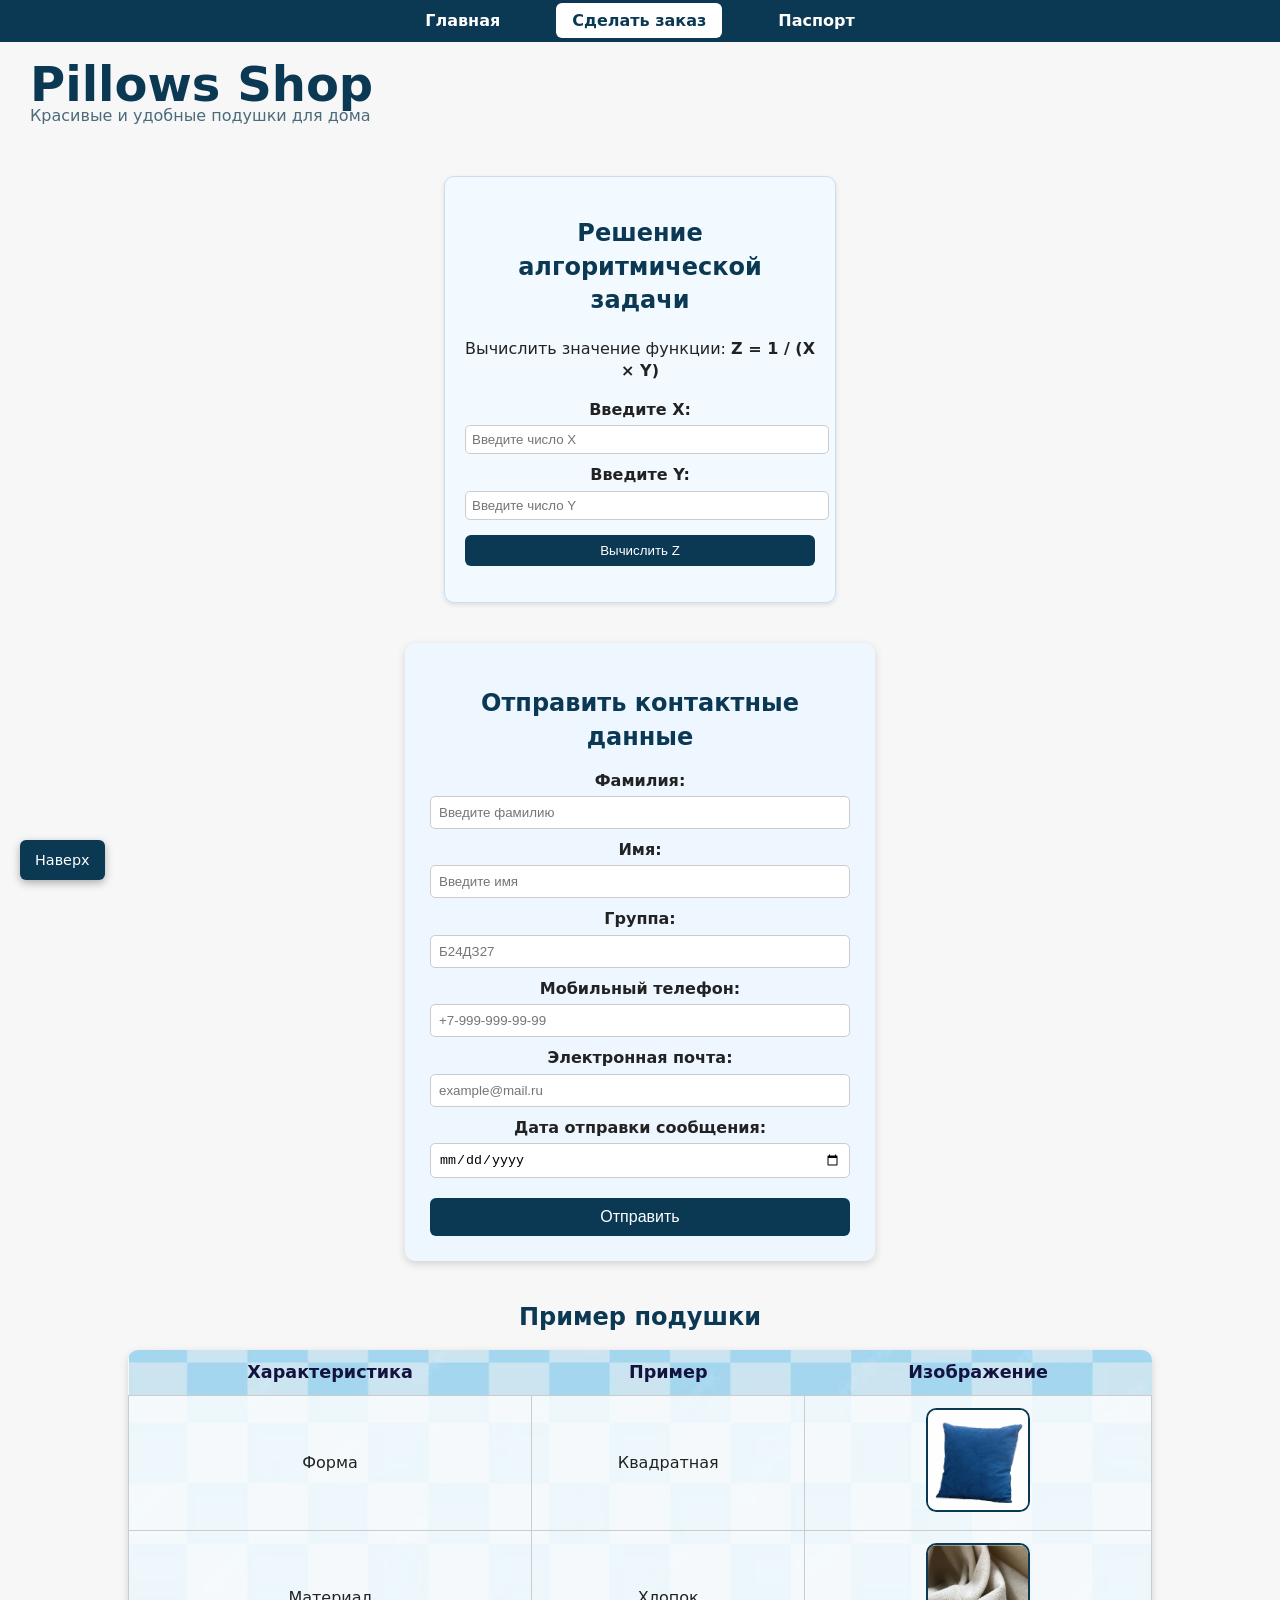
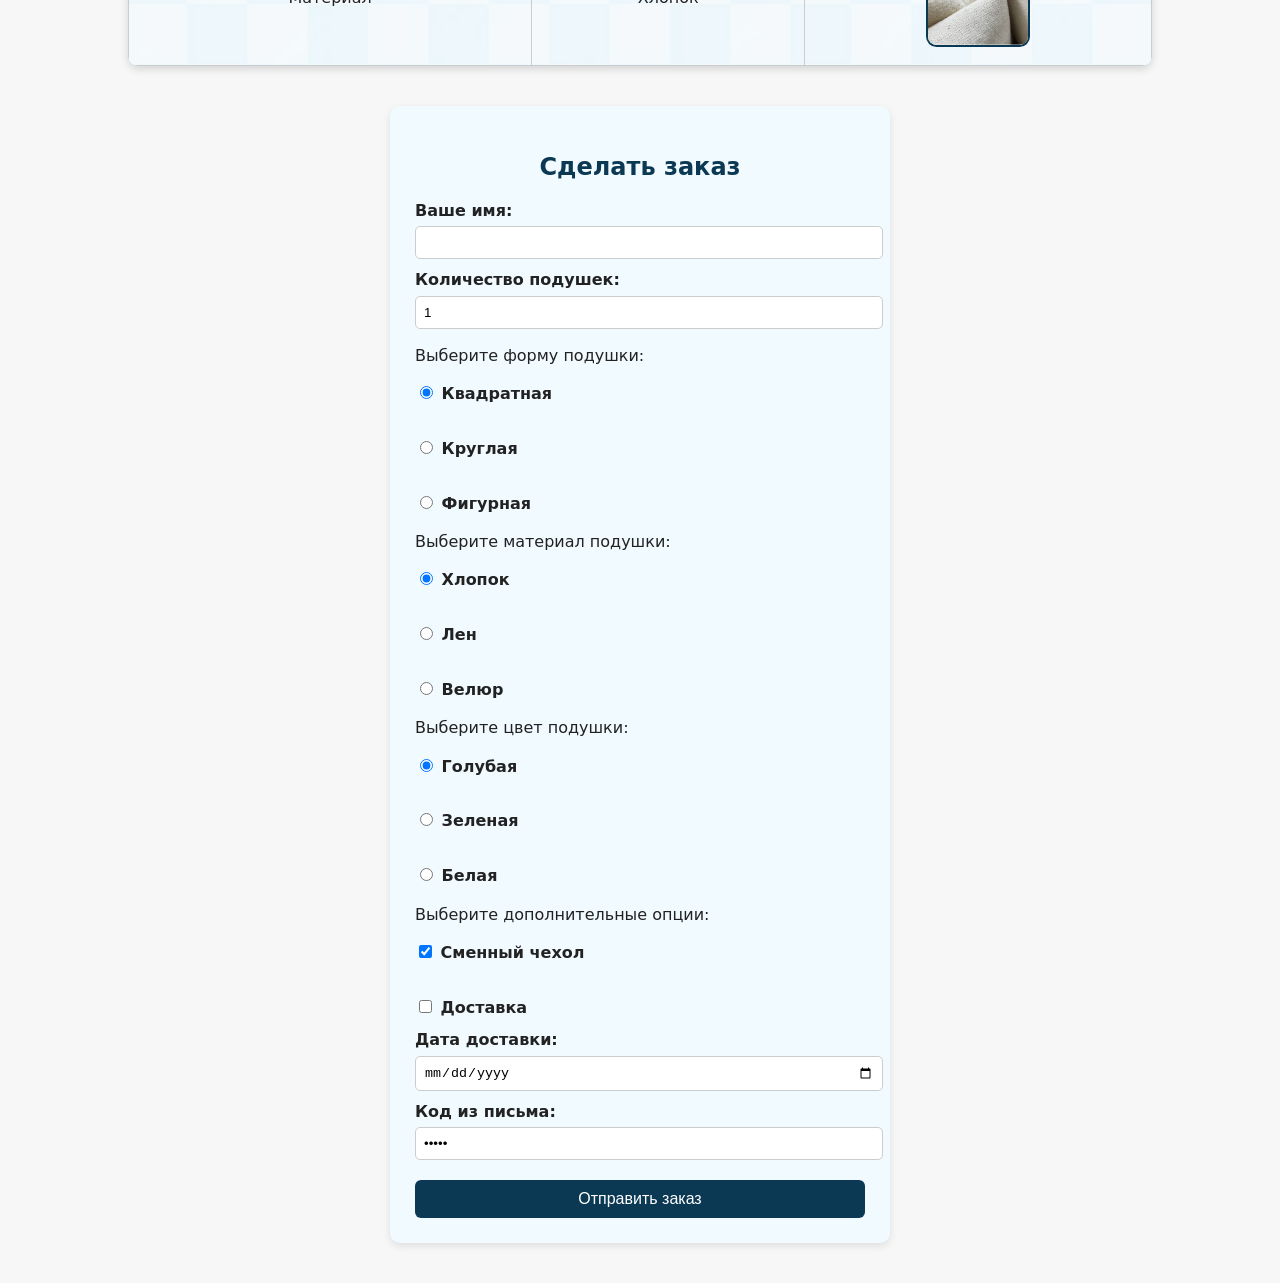
==== order.html @ 640da138 "Add files via upload" ====
<!DOCTYPE html>
<html lang="ru">
  <head>
    <meta charset="utf-8" />
    <title>Pillows Shop — Магазин подушек</title>
    <style>
      .container {
        max-width: 900px;
        margin: 0;
        padding: 20px 20px;
      }
      body {
        font-family: system-ui, -apple-system, "Segoe UI", Roboto,
          "Helvetica Neue", Arial;
        margin: 0;
        line-height: 1.4;
        color: #222;
        background: #f7f7f7;
      }
      header.site-header {
        background: linear-gradient(90deg, #fff, #f0f8ff);
        padding: 18px 24px;
        box-shadow: 0 1px 4px rgba(0, 0, 0, 0.06);
        display: flex;
        align-items: center;
        gap: 16px;
        margin-top: 30px;
      }
      .site-title {
        font-size: 3rem;
        margin: 0;
        color: #0b3954;
      }

      .site-subtitle {
        font-size: 1;
        color: #4b6b7a;
        margin: 1;
      }
      .site-brand {
        margin-top: 30px;
        margin-left: 30px;
        display: flex;
        flex-direction: column;
        line-height: 0.5;
      }
      .images {
        display: flex;
        justify-content: center;
        align-items: flex-start;
        gap: 20px;
        flex-wrap: wrap;
        margin-bottom: 20px;
      }

      .figure {
        text-align: center;
        margin: 0;
      }
      .images img {
        width: 200px;
        height: 200px;
        object-fit: cover;
        border-radius: 50%;
        border: 3px solid #0b3954;
        transition: transform 0.3s, border-color 0.3s;
      }
      .figcaption {
        font-size: 0.9rem;
        color: #333;
        margin-top: 6px;
      }
      .btn {
        font-size: 0.9rem;
        color: #333;
        margin-top: 6px;
      }
      .to-top {
        position: fixed;
        bottom: 20px;
        left: 20px;
        background: #0b3954;
        color: #fff;
        padding: 10px 15px;
        border-radius: 6px;
        text-decoration: none;
        font-size: 0.9rem;
        box-shadow: 0 3px 8px rgba(0, 0, 0, 0.3);
        transition: all 0.3s;
      }
      .main-nav {
        background: #0b3954;
        padding: 10px 0;
        text-align: center;
      }

      .main-nav ul {
        list-style: none;
        margin: 0;
        padding: 0;
        display: inline-flex;
        gap: 40px;
      }

      .main-nav a {
        text-decoration: none;
        color: #ffffff;
        font-weight: bold;
        padding: 8px 16px;
        border-radius: 6px;
        transition: background 0.3s, color 0.3s;
      }

      .main-nav a:hover {
        background: #145a8d;
      }

      .main-nav a.active {
        background: #ffffff;
        color: #0b3954;
        cursor: default;
      }
      .algorithm {
        background: #f2faff;
        border: 1px solid #cde;
        padding: 20px;
        border-radius: 10px;
        width: 350px;
        margin-top: 30px;
        margin: 40px auto;
        text-align: center;
        box-shadow: 0 2px 5px rgba(0, 0, 0, 0.1);
      }

      .algorithm h2 {
        color: #0b3954;
        text-align: center;
      }

      .algorithm label {
        display: block;
        margin-top: 10px;
        font-weight: bold;
      }

      .algorithm input {
        width: 100%;
        padding: 6px;
        margin-top: 4px;
        border-radius: 5px;
        border: 1px solid #ccc;
      }

      .algorithm button {
        width: 100%;
        margin-top: 15px;
        padding: 8px;
        background-color: #0b3954;
        color: #fff;
        border: none;
        border-radius: 6px;
        cursor: pointer;
      }

      .algorithm button:hover {
        background-color: #145a8d;
      }

      #result {
        margin-top: 15px;
        text-align: center;
        font-weight: bold;
      }
      .contact-form {
        background: #eef7ff;
        padding: 25px;
        border-radius: 10px;
        width: 420px;
        margin-top: 40px;
        box-shadow: 0 3px 8px rgba(0, 0, 0, 0.15);
        margin: 40px auto;
        text-align: center;
      }

      .contact-form h2 {
        color: #0b3954;
        margin-bottom: 15px;
        text-align: center;
      }

      .contact-form label {
        display: block;
        margin-top: 10px;
        font-weight: bold;
      }

      .contact-form input {
        width: 100%;
        padding: 8px;
        margin-top: 4px;
        border: 1px solid #ccc;
        border-radius: 5px;
        box-sizing: border-box;
      }

      .contact-form button {
        margin-top: 20px;
        width: 100%;
        background: #0b3954;
        color: white;
        border: none;
        padding: 10px;
        border-radius: 6px;
        cursor: pointer;
        font-size: 1rem;
        transition: background 0.3s;
      }

      .contact-form button:hover {
        background: #145a8d;
      }
      .pillow-table {
        margin-top: 40px;
        text-align: center;
      }

      .pillow-table h2 {
        color: #0b3954;
        margin-bottom: 15px;
      }

      .pillow-table table {
        width: 80%;
        margin: 0 auto;
        border-collapse: collapse;
        background-image: url("back_table.png");
        background-size: cover;
        background-position: center;
        box-shadow: 0 3px 8px rgba(0, 0, 0, 0.15);
        border-radius: 10px;
        overflow: hidden;
        background-image: url("back_table.png");
        background-size: cover;
        background-position: center;
        background-repeat: no-repeat;
      }

      .pillow-table th {
        background-color: rgba(11, 57, 84, 00);
        color: rgb(20, 18, 63);
        padding: 10px;
        font-size: 1.1rem;
      }

      .pillow-table td {
        background-color: rgba(255, 255, 255, 0.8);
        padding: 12px;
        text-align: center;
        font-size: 1rem;
        border: 1px solid #ccc;
      }

      .pillow-table img {
        width: 100px; /* миниатюра */
        height: 100px;
        object-fit: cover;
        border-radius: 10%;
        border: 2px solid #0b3954;
        transition: transform 0.3s;
      }
      .shop-form {
        background: #f0faff;
        padding: 25px;
        border-radius: 10px;
        width: 450px;
        margin: 40px auto;
        box-shadow: 0 3px 8px rgba(0, 0, 0, 0.1);
      }

      .shop-form h2 {
        text-align: center;
        color: #0b3954;
        margin-bottom: 15px;
      }

      .shop-form label {
        display: block;
        margin-top: 10px;
        font-weight: bold;
      }

      .shop-form input[type="text"],
      .shop-form input[type="number"],
      .shop-form input[type="date"],
      .shop-form input[type="password"] {
        width: 100%;
        padding: 8px;
        margin-top: 4px;
        border: 1px solid #ccc;
        border-radius: 5px;
      }

      .shop-form button {
        margin-top: 20px;
        width: 100%;
        background: #0b3954;
        color: white;
        border: none;
        padding: 10px;
        border-radius: 6px;
        cursor: pointer;
        font-size: 1rem;
        transition: background 0.3s;
      }

      .shop-form button:hover {
        background: #145a8d;
      }
    </style>
  </head>
  <body>
    <header>
      <nav class="main-nav">
        <ul>
          <li><a href="index.html">Главная</a></li>
          <li><a href="order.html" class="active">Сделать заказ</a></li>
          <li><a href="passport.html">Паспорт</a></li>
        </ul>
      </nav>
    </header>
    <a id="top"></a>
    <div class="site-brand">
      <h1 class="site-title">Pillows Shop</h1>
      <p class="site-subtitle">Красивые и удобные подушки для дома</p>
    </div>

    <section class="algorithm">
      <h2>Решение алгоритмической задачи</h2>
      <p>Вычислить значение функции: <b>Z = 1 / (X × Y)</b></p>

      <label for="x">Введите X:</label>
      <input type="number" id="x" step="any" placeholder="Введите число X" />

      <label for="y">Введите Y:</label>
      <input type="number" id="y" step="any" placeholder="Введите число Y" />

      <button id="calcBtn">Вычислить Z</button>

      <p id="result"></p>
    </section>

    <script>
      document.getElementById("calcBtn").addEventListener("click", function () {
        const x = parseFloat(document.getElementById("x").value);
        const y = parseFloat(document.getElementById("y").value);

        const z = 1 / (x * y);
        document.getElementById(
          "result"
        ).textContent = `Результат: Z = ${z.toFixed(5)}`;
      });
    </script>

    <section class="contact-form">
      <h2>Отправить контактные данные</h2>
      <form
        action="https://www.google.ru/"
        method="get"
        target="_blank"
        novalidate
      >
        <label for="surname">Фамилия:</label>
        <input
          type="text"
          id="surname"
          name="surname"
          placeholder="Введите фамилию"
          required
        />

        <label for="name">Имя:</label>
        <input
          type="text"
          id="name"
          name="name"
          placeholder="Введите имя"
          required
        />

        <label for="group">Группа:</label>
        <input
          type="text"
          id="group"
          name="group"
          placeholder="Б24ДЗ27"
          required
        />

        <label for="phone">Мобильный телефон:</label>
        <input
          type="tel"
          id="phone"
          name="phone"
          placeholder="+7-999-999-99-99"
          required
        />

        <label for="email">Электронная почта:</label>
        <input
          type="email"
          id="email"
          name="email"
          placeholder="example@mail.ru"
          required
        />

        <label for="date">Дата отправки сообщения:</label>
        <input type="date" id="date" name="date" required />

        <input type="hidden" name="source" value="GitHub_Form_Contact" />

        <button type="submit">Отправить</button>
      </form>
    </section>

    <section class="pillow-table">
      <h2>Пример подушки</h2>
      <table>
        <tr>
          <th>Характеристика</th>
          <th>Пример</th>
          <th>Изображение</th>
        </tr>
        <tr>
          <td>Форма</td>
          <td>Квадратная</td>
          <td>
            <a href="blue_pillow.png" target="_blank">
              <img src="blue_pillow.png" alt="Квадратная подушка" />
            </a>
          </td>
        </tr>
        <tr>
          <td>Материал</td>
          <td>Хлопок</td>
          <td>
            <a href="cotton_material.jpg" target="_blank">
              <img src="cotton_material.jpg" alt="Хлопковая подушка" />
            </a>
          </td>
        </tr>
      </table>
    </section>

    <section class="shop-form">
      <h2>Сделать заказ</h2>

      <form
        action="https://www.google.ru/"
        method="get"
        target="_blank"
        novalidate
      >
        <label for="customer">Ваше имя:</label>
        <input type="text" id="customer" name="customer" value="" required />

        <label for="quantity">Количество подушек:</label>
        <input
          type="number"
          id="quantity"
          name="quantity"
          value="1"
          min="1"
          max="10"
        />

        <div>
          <p>Выберите форму подушки:</p>
          <label
            ><input type="radio" name="shape" value="Квадратная" checked />
            Квадратная</label
          ><br />
          <label
            ><input type="radio" name="shape" value="Круглая" /> Круглая</label
          ><br />
          <label
            ><input type="radio" name="shape" value="Фигурная" />
            Фигурная</label
          >
        </div>
        <div>
          <p>Выберите материал подушки:</p>
          <label
            ><input type="radio" name="mater" value="Хлопок" checked />
            Хлопок</label
          ><br />
          <label><input type="radio" name="mater" value="Лен" /> Лен</label
          ><br />
          <label><input type="radio" name="mater" value="Велюр" /> Велюр</label>
        </div>
        <div>
          <p>Выберите цвет подушки:</p>
          <label
            ><input type="radio" name="color" value="Голубая" checked />
            Голубая</label
          ><br />
          <label
            ><input type="radio" name="color" value="Зеленая" /> Зеленая</label
          ><br />
          <label><input type="radio" name="color" value="Белая" /> Белая</label>
        </div>

        <p>Выберите дополнительные опции:</p>
        <label
          ><input
            type="checkbox"
            name="option_cover"
            value="Сменный чехол"
            checked
          />
          Сменный чехол</label
        ><br />
        <label
          ><input type="checkbox" name="option_delivery" value="Доставка" />
          Доставка</label
        >

        <label for="date">Дата доставки:</label>
        <input type="date" id="date" name="date" required />

        <label for="password">Код из письма:</label>
        <input
          type="password"
          id="password"
          name="password"
          value="12345"
          required
        />

        <input type="hidden" name="source" value="Online_Pillow_Shop" />

        <button type="submit">Отправить заказ</button>
      </form>
    </section>

    <a href="#top" class="to-top">Наверх </a>
  </body>
</html>
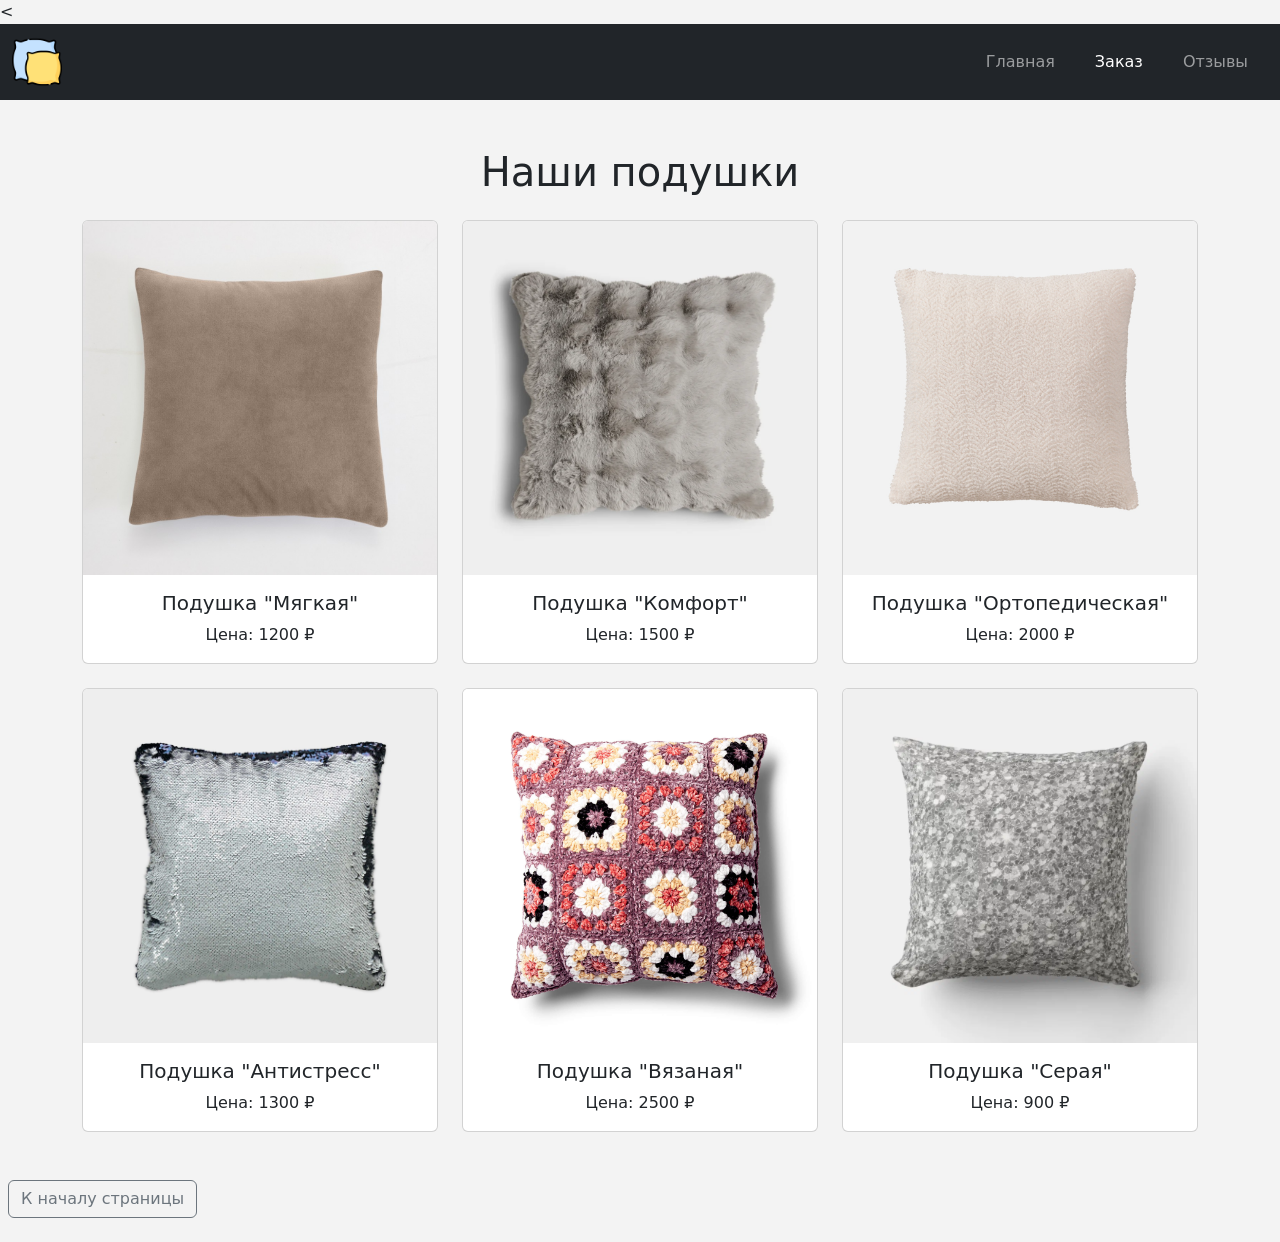
==== commit 86bdd196: "Add files via upload" ====
--- a/order.html
+++ b/order.html
@@ -1,548 +1,142 @@
 <!DOCTYPE html>
-<html lang="ru">
+<html lang="en">
   <head>
     <meta charset="utf-8" />
-    <title>Pillows Shop — Магазин подушек</title>
-    <style>
-      .container {
-        max-width: 900px;
-        margin: 0;
-        padding: 20px 20px;
-      }
-      body {
-        font-family: system-ui, -apple-system, "Segoe UI", Roboto,
-          "Helvetica Neue", Arial;
-        margin: 0;
-        line-height: 1.4;
-        color: #222;
-        background: #f7f7f7;
-      }
-      header.site-header {
-        background: linear-gradient(90deg, #fff, #f0f8ff);
-        padding: 18px 24px;
-        box-shadow: 0 1px 4px rgba(0, 0, 0, 0.06);
-        display: flex;
-        align-items: center;
-        gap: 16px;
-        margin-top: 30px;
-      }
-      .site-title {
-        font-size: 3rem;
-        margin: 0;
-        color: #0b3954;
-      }
-
-      .site-subtitle {
-        font-size: 1;
-        color: #4b6b7a;
-        margin: 1;
-      }
-      .site-brand {
-        margin-top: 30px;
-        margin-left: 30px;
-        display: flex;
-        flex-direction: column;
-        line-height: 0.5;
-      }
-      .images {
-        display: flex;
-        justify-content: center;
-        align-items: flex-start;
-        gap: 20px;
-        flex-wrap: wrap;
-        margin-bottom: 20px;
-      }
-
-      .figure {
-        text-align: center;
-        margin: 0;
-      }
-      .images img {
-        width: 200px;
-        height: 200px;
-        object-fit: cover;
-        border-radius: 50%;
-        border: 3px solid #0b3954;
-        transition: transform 0.3s, border-color 0.3s;
-      }
-      .figcaption {
-        font-size: 0.9rem;
-        color: #333;
-        margin-top: 6px;
-      }
-      .btn {
-        font-size: 0.9rem;
-        color: #333;
-        margin-top: 6px;
-      }
-      .to-top {
-        position: fixed;
-        bottom: 20px;
-        left: 20px;
-        background: #0b3954;
-        color: #fff;
-        padding: 10px 15px;
-        border-radius: 6px;
-        text-decoration: none;
-        font-size: 0.9rem;
-        box-shadow: 0 3px 8px rgba(0, 0, 0, 0.3);
-        transition: all 0.3s;
-      }
-      .main-nav {
-        background: #0b3954;
-        padding: 10px 0;
-        text-align: center;
-      }
-
-      .main-nav ul {
-        list-style: none;
-        margin: 0;
-        padding: 0;
-        display: inline-flex;
-        gap: 40px;
-      }
-
-      .main-nav a {
-        text-decoration: none;
-        color: #ffffff;
-        font-weight: bold;
-        padding: 8px 16px;
-        border-radius: 6px;
-        transition: background 0.3s, color 0.3s;
-      }
-
-      .main-nav a:hover {
-        background: #145a8d;
-      }
-
-      .main-nav a.active {
-        background: #ffffff;
-        color: #0b3954;
-        cursor: default;
-      }
-      .algorithm {
-        background: #f2faff;
-        border: 1px solid #cde;
-        padding: 20px;
-        border-radius: 10px;
-        width: 350px;
-        margin-top: 30px;
-        margin: 40px auto;
-        text-align: center;
-        box-shadow: 0 2px 5px rgba(0, 0, 0, 0.1);
-      }
-
-      .algorithm h2 {
-        color: #0b3954;
-        text-align: center;
-      }
-
-      .algorithm label {
-        display: block;
-        margin-top: 10px;
-        font-weight: bold;
-      }
-
-      .algorithm input {
-        width: 100%;
-        padding: 6px;
-        margin-top: 4px;
-        border-radius: 5px;
-        border: 1px solid #ccc;
-      }
-
-      .algorithm button {
-        width: 100%;
-        margin-top: 15px;
-        padding: 8px;
-        background-color: #0b3954;
-        color: #fff;
-        border: none;
-        border-radius: 6px;
-        cursor: pointer;
-      }
-
-      .algorithm button:hover {
-        background-color: #145a8d;
-      }
-
-      #result {
-        margin-top: 15px;
-        text-align: center;
-        font-weight: bold;
-      }
-      .contact-form {
-        background: #eef7ff;
-        padding: 25px;
-        border-radius: 10px;
-        width: 420px;
-        margin-top: 40px;
-        box-shadow: 0 3px 8px rgba(0, 0, 0, 0.15);
-        margin: 40px auto;
-        text-align: center;
-      }
-
-      .contact-form h2 {
-        color: #0b3954;
-        margin-bottom: 15px;
-        text-align: center;
-      }
-
-      .contact-form label {
-        display: block;
-        margin-top: 10px;
-        font-weight: bold;
-      }
-
-      .contact-form input {
-        width: 100%;
-        padding: 8px;
-        margin-top: 4px;
-        border: 1px solid #ccc;
-        border-radius: 5px;
-        box-sizing: border-box;
-      }
-
-      .contact-form button {
-        margin-top: 20px;
-        width: 100%;
-        background: #0b3954;
-        color: white;
-        border: none;
-        padding: 10px;
-        border-radius: 6px;
-        cursor: pointer;
-        font-size: 1rem;
-        transition: background 0.3s;
-      }
-
-      .contact-form button:hover {
-        background: #145a8d;
-      }
-      .pillow-table {
-        margin-top: 40px;
-        text-align: center;
-      }
-
-      .pillow-table h2 {
-        color: #0b3954;
-        margin-bottom: 15px;
-      }
-
-      .pillow-table table {
-        width: 80%;
-        margin: 0 auto;
-        border-collapse: collapse;
-        background-image: url("back_table.png");
-        background-size: cover;
-        background-position: center;
-        box-shadow: 0 3px 8px rgba(0, 0, 0, 0.15);
-        border-radius: 10px;
-        overflow: hidden;
-        background-image: url("back_table.png");
-        background-size: cover;
-        background-position: center;
-        background-repeat: no-repeat;
-      }
-
-      .pillow-table th {
-        background-color: rgba(11, 57, 84, 00);
-        color: rgb(20, 18, 63);
-        padding: 10px;
-        font-size: 1.1rem;
-      }
-
-      .pillow-table td {
-        background-color: rgba(255, 255, 255, 0.8);
-        padding: 12px;
-        text-align: center;
-        font-size: 1rem;
-        border: 1px solid #ccc;
-      }
-
-      .pillow-table img {
-        width: 100px; /* миниатюра */
-        height: 100px;
-        object-fit: cover;
-        border-radius: 10%;
-        border: 2px solid #0b3954;
-        transition: transform 0.3s;
-      }
-      .shop-form {
-        background: #f0faff;
-        padding: 25px;
-        border-radius: 10px;
-        width: 450px;
-        margin: 40px auto;
-        box-shadow: 0 3px 8px rgba(0, 0, 0, 0.1);
-      }
-
-      .shop-form h2 {
-        text-align: center;
-        color: #0b3954;
-        margin-bottom: 15px;
-      }
-
-      .shop-form label {
-        display: block;
-        margin-top: 10px;
-        font-weight: bold;
-      }
-
-      .shop-form input[type="text"],
-      .shop-form input[type="number"],
-      .shop-form input[type="date"],
-      .shop-form input[type="password"] {
-        width: 100%;
-        padding: 8px;
-        margin-top: 4px;
-        border: 1px solid #ccc;
-        border-radius: 5px;
-      }
-
-      .shop-form button {
-        margin-top: 20px;
-        width: 100%;
-        background: #0b3954;
-        color: white;
-        border: none;
-        padding: 10px;
-        border-radius: 6px;
-        cursor: pointer;
-        font-size: 1rem;
-        transition: background 0.3s;
-      }
-
-      .shop-form button:hover {
-        background: #145a8d;
-      }
-    </style>
+    <meta name="viewport" content="width=device-width, initial-scale=1" />
+    <title>PILLOW SHOP</title>
+    <link
+      href="https://cdn.jsdelivr.net/npm/bootstrap@5.3.8/dist/css/bootstrap.min.css"
+      rel="stylesheet"
+      integrity="sha384-sRIl4kxILFvY47J16cr9ZwB07vP4J8+LH7qKQnuqkuIAvNWLzeN8tE5YBujZqJLB"
+      crossorigin="anonymous"
+    />
+    <link rel="stylesheet" href="styles.css" />
   </head>
   <body>
-    <header>
-      <nav class="main-nav">
-        <ul>
-          <li><a href="index.html">Главная</a></li>
-          <li><a href="order.html" class="active">Сделать заказ</a></li>
-          <li><a href="passport.html">Паспорт</a></li>
+    <
+    <nav class="navbar navbar-dark bg-dark">
+      <div class="container-fluid">
+        <a class="navbar-brand" href="index.html">
+          <img
+            src="pics/pillow_icon.png"
+            alt="Главная"
+            width="50"
+            height="50"
+          />
+        </a>
+
+        <ul class="navbar-nav ms-auto flex-row">
+          <li class="nav-item">
+            <a class="nav-link" href="index.html">Главная</a>
+          </li>
+          <li class="nav-item">
+            <a class="nav-link active" href="order.html">Заказ</a>
+          </li>
+          <li class="nav-item">
+            <a class="nav-link" href="feedback.html">Отзывы</a>
+          </li>
         </ul>
-      </nav>
-    </header>
-    <a id="top"></a>
-    <div class="site-brand">
-      <h1 class="site-title">Pillows Shop</h1>
-      <p class="site-subtitle">Красивые и удобные подушки для дома</p>
+      </div>
+    </nav>
+    <div id="top"></div>
+
+    <div class="container my-5">
+      <h1 class="text-center mb-4">Наши подушки</h1>
+
+      <div class="row g-4">
+        <div class="col-12 col-sm-6 col-md-4">
+          <div class="card h-100 ratio-1x1">
+            <img
+              src="pics/soft_pillow.jpg"
+              class="card-img-top img-fluid"
+              alt="Подушка 1"
+            />
+            <div class="card-body text-center">
+              <h5 class="card-title">Подушка "Мягкая"</h5>
+              <p class="card-text">Цена: 1200 ₽</p>
+            </div>
+          </div>
+        </div>
+
+        <div class="col-12 col-sm-6 col-md-4">
+          <div class="card h-100 ratio-1x1">
+            <img
+              src="pics/comfort_pillow.png"
+              class="card-img-top"
+              alt="Подушка 2"
+            />
+            <div class="card-body text-center">
+              <h5 class="card-title">Подушка "Комфорт"</h5>
+              <p class="card-text">Цена: 1500 ₽</p>
+            </div>
+          </div>
+        </div>
+
+        <div class="col-12 col-sm-6 col-md-4">
+          <div class="card h-100">
+            <img
+              src="pics/ortopedic_pillow.jpg"
+              class="card-img-top"
+              alt="Подушка 3"
+            />
+            <div class="card-body text-center">
+              <h5 class="card-title">Подушка "Ортопедическая"</h5>
+              <p class="card-text">Цена: 2000 ₽</p>
+            </div>
+          </div>
+        </div>
+
+        <div class="col-12 col-sm-6 col-md-4">
+          <div class="card h-100">
+            <img
+              src="pics/antistress_pillow.jpg"
+              class="card-img-top"
+              alt="Подушка 4"
+            />
+            <div class="card-body text-center">
+              <h5 class="card-title">Подушка "Антистресс"</h5>
+              <p class="card-text">Цена: 1300 ₽</p>
+            </div>
+          </div>
+        </div>
+
+        <div class="col-12 col-sm-6 col-md-4">
+          <div class="card h-100">
+            <img
+              src="pics/crochet_pillow.png"
+              class="card-img-top"
+              alt="Подушка 5"
+            />
+            <div class="card-body text-center">
+              <h5 class="card-title">Подушка "Вязаная"</h5>
+              <p class="card-text">Цена: 2500 ₽</p>
+            </div>
+          </div>
+        </div>
+
+        <div class="col-12 col-sm-6 col-md-4">
+          <div class="card h-100">
+            <img
+              src="pics/normal_pillow.png"
+              class="card-img-top"
+              alt="Подушка 6"
+            />
+            <div class="card-body text-center">
+              <h5 class="card-title">Подушка "Серая"</h5>
+              <p class="card-text">Цена: 900 ₽</p>
+            </div>
+          </div>
+        </div>
+      </div>
     </div>
 
-    <section class="algorithm">
-      <h2>Решение алгоритмической задачи</h2>
-      <p>Вычислить значение функции: <b>Z = 1 / (X × Y)</b></p>
-
-      <label for="x">Введите X:</label>
-      <input type="number" id="x" step="any" placeholder="Введите число X" />
-
-      <label for="y">Введите Y:</label>
-      <input type="number" id="y" step="any" placeholder="Введите число Y" />
-
-      <button id="calcBtn">Вычислить Z</button>
-
-      <p id="result"></p>
-    </section>
-
-    <script>
-      document.getElementById("calcBtn").addEventListener("click", function () {
-        const x = parseFloat(document.getElementById("x").value);
-        const y = parseFloat(document.getElementById("y").value);
-
-        const z = 1 / (x * y);
-        document.getElementById(
-          "result"
-        ).textContent = `Результат: Z = ${z.toFixed(5)}`;
-      });
-    </script>
-
-    <section class="contact-form">
-      <h2>Отправить контактные данные</h2>
-      <form
-        action="https://www.google.ru/"
-        method="get"
-        target="_blank"
-        novalidate
-      >
-        <label for="surname">Фамилия:</label>
-        <input
-          type="text"
-          id="surname"
-          name="surname"
-          placeholder="Введите фамилию"
-          required
-        />
-
-        <label for="name">Имя:</label>
-        <input
-          type="text"
-          id="name"
-          name="name"
-          placeholder="Введите имя"
-          required
-        />
-
-        <label for="group">Группа:</label>
-        <input
-          type="text"
-          id="group"
-          name="group"
-          placeholder="Б24ДЗ27"
-          required
-        />
-
-        <label for="phone">Мобильный телефон:</label>
-        <input
-          type="tel"
-          id="phone"
-          name="phone"
-          placeholder="+7-999-999-99-99"
-          required
-        />
-
-        <label for="email">Электронная почта:</label>
-        <input
-          type="email"
-          id="email"
-          name="email"
-          placeholder="example@mail.ru"
-          required
-        />
-
-        <label for="date">Дата отправки сообщения:</label>
-        <input type="date" id="date" name="date" required />
-
-        <input type="hidden" name="source" value="GitHub_Form_Contact" />
-
-        <button type="submit">Отправить</button>
-      </form>
-    </section>
-
-    <section class="pillow-table">
-      <h2>Пример подушки</h2>
-      <table>
-        <tr>
-          <th>Характеристика</th>
-          <th>Пример</th>
-          <th>Изображение</th>
-        </tr>
-        <tr>
-          <td>Форма</td>
-          <td>Квадратная</td>
-          <td>
-            <a href="blue_pillow.png" target="_blank">
-              <img src="blue_pillow.png" alt="Квадратная подушка" />
-            </a>
-          </td>
-        </tr>
-        <tr>
-          <td>Материал</td>
-          <td>Хлопок</td>
-          <td>
-            <a href="cotton_material.jpg" target="_blank">
-              <img src="cotton_material.jpg" alt="Хлопковая подушка" />
-            </a>
-          </td>
-        </tr>
-      </table>
-    </section>
-
-    <section class="shop-form">
-      <h2>Сделать заказ</h2>
-
-      <form
-        action="https://www.google.ru/"
-        method="get"
-        target="_blank"
-        novalidate
-      >
-        <label for="customer">Ваше имя:</label>
-        <input type="text" id="customer" name="customer" value="" required />
-
-        <label for="quantity">Количество подушек:</label>
-        <input
-          type="number"
-          id="quantity"
-          name="quantity"
-          value="1"
-          min="1"
-          max="10"
-        />
-
-        <div>
-          <p>Выберите форму подушки:</p>
-          <label
-            ><input type="radio" name="shape" value="Квадратная" checked />
-            Квадратная</label
-          ><br />
-          <label
-            ><input type="radio" name="shape" value="Круглая" /> Круглая</label
-          ><br />
-          <label
-            ><input type="radio" name="shape" value="Фигурная" />
-            Фигурная</label
-          >
-        </div>
-        <div>
-          <p>Выберите материал подушки:</p>
-          <label
-            ><input type="radio" name="mater" value="Хлопок" checked />
-            Хлопок</label
-          ><br />
-          <label><input type="radio" name="mater" value="Лен" /> Лен</label
-          ><br />
-          <label><input type="radio" name="mater" value="Велюр" /> Велюр</label>
-        </div>
-        <div>
-          <p>Выберите цвет подушки:</p>
-          <label
-            ><input type="radio" name="color" value="Голубая" checked />
-            Голубая</label
-          ><br />
-          <label
-            ><input type="radio" name="color" value="Зеленая" /> Зеленая</label
-          ><br />
-          <label><input type="radio" name="color" value="Белая" /> Белая</label>
-        </div>
-
-        <p>Выберите дополнительные опции:</p>
-        <label
-          ><input
-            type="checkbox"
-            name="option_cover"
-            value="Сменный чехол"
-            checked
-          />
-          Сменный чехол</label
-        ><br />
-        <label
-          ><input type="checkbox" name="option_delivery" value="Доставка" />
-          Доставка</label
-        >
-
-        <label for="date">Дата доставки:</label>
-        <input type="date" id="date" name="date" required />
-
-        <label for="password">Код из письма:</label>
-        <input
-          type="password"
-          id="password"
-          name="password"
-          value="12345"
-          required
-        />
-
-        <input type="hidden" name="source" value="Online_Pillow_Shop" />
-
-        <button type="submit">Отправить заказ</button>
-      </form>
-    </section>
-
-    <a href="#top" class="to-top">Наверх </a>
+    <a href="#top" class="btn btn-outline-secondary ms-2 mb-4"
+      >К началу страницы</a
+    >
+    <script
+      src="https://cdn.jsdelivr.net/npm/bootstrap@5.3.8/dist/js/bootstrap.bundle.min.js"
+      integrity="sha384-FKyoEForCGlyvwx9Hj09JcYn3nv7wiPVlz7YYwJrWVcXK/BmnVDxM+D2scQbITxI"
+      crossorigin="anonymous"
+    ></script>
   </body>
 </html>
--- a/styles.css
+++ b/styles.css
@@ -0,0 +1,17 @@
+.nav-item {
+  margin: 0 20px;
+}
+
+.navbar-brand {
+  font-size: 24px;
+  font-weight: bold;
+}
+
+body {
+  background-color: #f3f3f3;
+}
+.card-img-top {
+  width: 100%;
+  aspect-ratio: 1/1;
+  object-fit: cover;
+}
